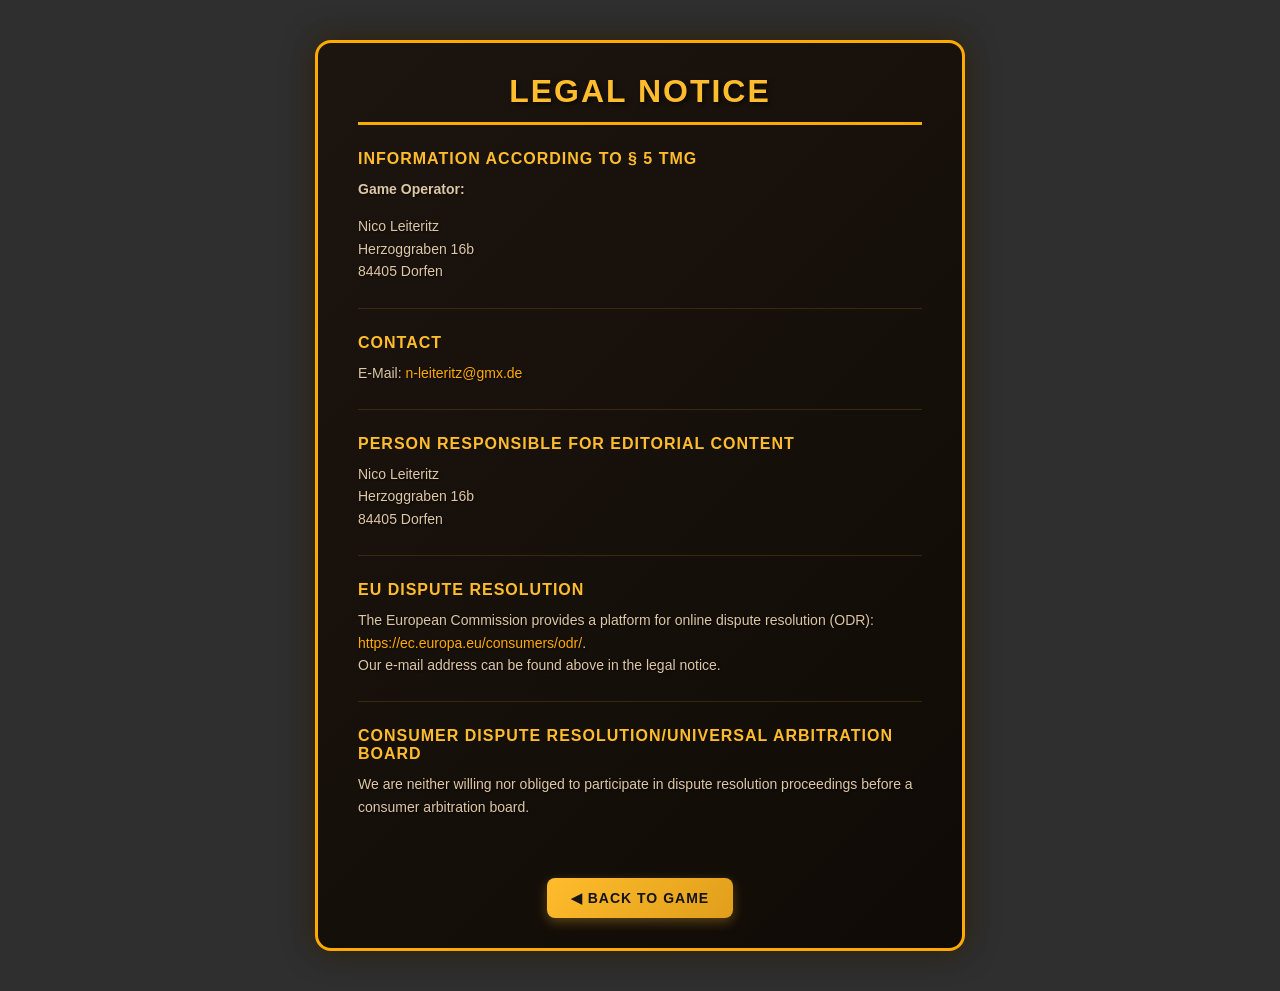
==== imprint.html @ e8fb3d54 "feat: implemented imprint.css + styles for the imprint.html and content" ====
<!DOCTYPE html>
<html lang="en">
<head>
    <meta charset="UTF-8">
    <meta name="viewport" content="width=device-width, initial-scale=1.0">
    <link rel="stylesheet" href="styles/imprint.css">
    <title>Legal Notice - El Pollo Loco</title>
    <link rel="stylesheet" href="imprint.css">
</head>
<body>
    <div class="imprint-container">
        <h1>Legal Notice</h1>
        
        <section class="imprint-section">
            <h2>Information according to § 5 TMG</h2>
            <p><strong>Game Operator:</strong></p>
            <p>Nico Leiteritz<br>
            Herzoggraben 16b<br>
            84405 Dorfen</p>
        </section>

        <section class="imprint-section">
            <h2>Contact</h2>
            <p>E-Mail: <a href="mailto:n-leiteritz@gmx.de">n-leiteritz@gmx.de</a></p>
        </section>

        <section class="imprint-section">
            <h2>Person responsible for editorial content</h2>
            <p>Nico Leiteritz<br>
            Herzoggraben 16b<br>
            84405 Dorfen</p>
        </section>

        <section class="imprint-section">
            <h2>EU Dispute Resolution</h2>
            <p>The European Commission provides a platform for online dispute resolution (ODR): 
            <a href="https://ec.europa.eu/consumers/odr/" target="_blank" rel="noopener noreferrer">https://ec.europa.eu/consumers/odr/</a>.<br>
            Our e-mail address can be found above in the legal notice.</p>
        </section>

        <section class="imprint-section">
            <h2>Consumer dispute resolution/Universal arbitration board</h2>
            <p>We are neither willing nor obliged to participate in dispute resolution proceedings before a consumer arbitration board.</p>
        </section>

        <footer class="imprint-footer">
            <a href="index.html" class="back-btn">◀ Back to Game</a>
        </footer>
    </div>
</body>
</html>
---- styles/imprint.css ----
body {
    margin: 0;
    padding: 40px 20px;
    font-family: 'Segoe UI', Tahoma, Geneva, Verdana, sans-serif;
    background-color: #2f2f2f;
    color: #f7eded;
    display: flex;
    justify-content: center;
    align-items: center;
    min-height: 100vh;
    box-sizing: border-box;
}

.imprint-container {
    width: 100%;
    max-width: 650px;
    background: linear-gradient(135deg, rgba(28, 20, 14, 0.98), rgba(15, 10, 5, 0.99));
    border: 3px solid #ffaa00;
    border-radius: 16px;
    padding: 30px 40px;
    box-shadow: 0 0 30px rgba(0, 0, 0, 0.7), 
                0 0 25px rgba(255, 170, 0, 0.2);
    box-sizing: border-box;
}

h1 {
    margin-top: 0;
    margin-bottom: 25px;
    color: #ffbc2c;
    font-family: 'Arial Black', sans-serif;
    text-transform: uppercase;
    letter-spacing: 2px;
    border-bottom: 3px solid #ffaa00;
    padding-bottom: 12px;
    text-align: center;
    text-shadow: 2px 2px 4px rgba(0, 0, 0, 0.6);
}

h2 {
    color: #ffbc2c;
    font-size: 16px;
    font-family: 'Arial Black', sans-serif;
    text-transform: uppercase;
    letter-spacing: 1px;
    margin-top: 25px;
    margin-bottom: 10px;
}

p {
    font-size: 14px;
    line-height: 1.6;
    color: #ddc7a5;
    margin: 0 0 15px 0;
    text-shadow: 1px 1px 2px rgba(0, 0, 0, 0.5);
}

.imprint-section {
    border-bottom: 1px solid rgba(255, 188, 44, 0.15);
    padding-bottom: 10px;
    margin-bottom: 15px;
}

.imprint-section:last-of-type {
    border-bottom: none;
}

a {
    color: #ffaa00;
    text-decoration: none;
    transition: color 0.2s ease-in-out;
}

a:hover {
    color: #ffcc00;
    text-decoration: underline;
}

.imprint-footer {
    margin-top: 35px;
    text-align: center;
}

.back-btn {
    display: inline-block;
    background: linear-gradient(135deg, #ffbc2c, #e09e1b);
    border: none;
    border-radius: 8px;
    color: #141419;
    font-weight: bold;
    font-size: 14px;
    font-family: 'Arial Black', sans-serif;
    text-transform: uppercase;
    letter-spacing: 1px;
    padding: 12px 24px;
    transition: all 0.2s ease-in-out;
    box-shadow: 0 4px 12px rgba(255, 188, 44, 0.3);
    text-decoration: none;
}

.back-btn:hover {
    transform: scale(1.03) translateY(-2px);
    box-shadow: 0 6px 16px rgba(255, 188, 44, 0.5);
    background: linear-gradient(135deg, #ffca54, #ffbc2c);
    color: #141419;
    text-decoration: none;
}

.back-btn:active {
    transform: scale(0.98) translateY(1px);
    box-shadow: 0 2px 8px rgba(255, 188, 44, 0.2);
}

@media (max-width: 480px) {
    body {
        padding: 15px 10px;
    }
    .imprint-container {
        padding: 20px;
    }
    h1 {
        font-size: 22px;
    }
    h2 {
        font-size: 14px;
    }
    p {
        font-size: 13px;
    }
}
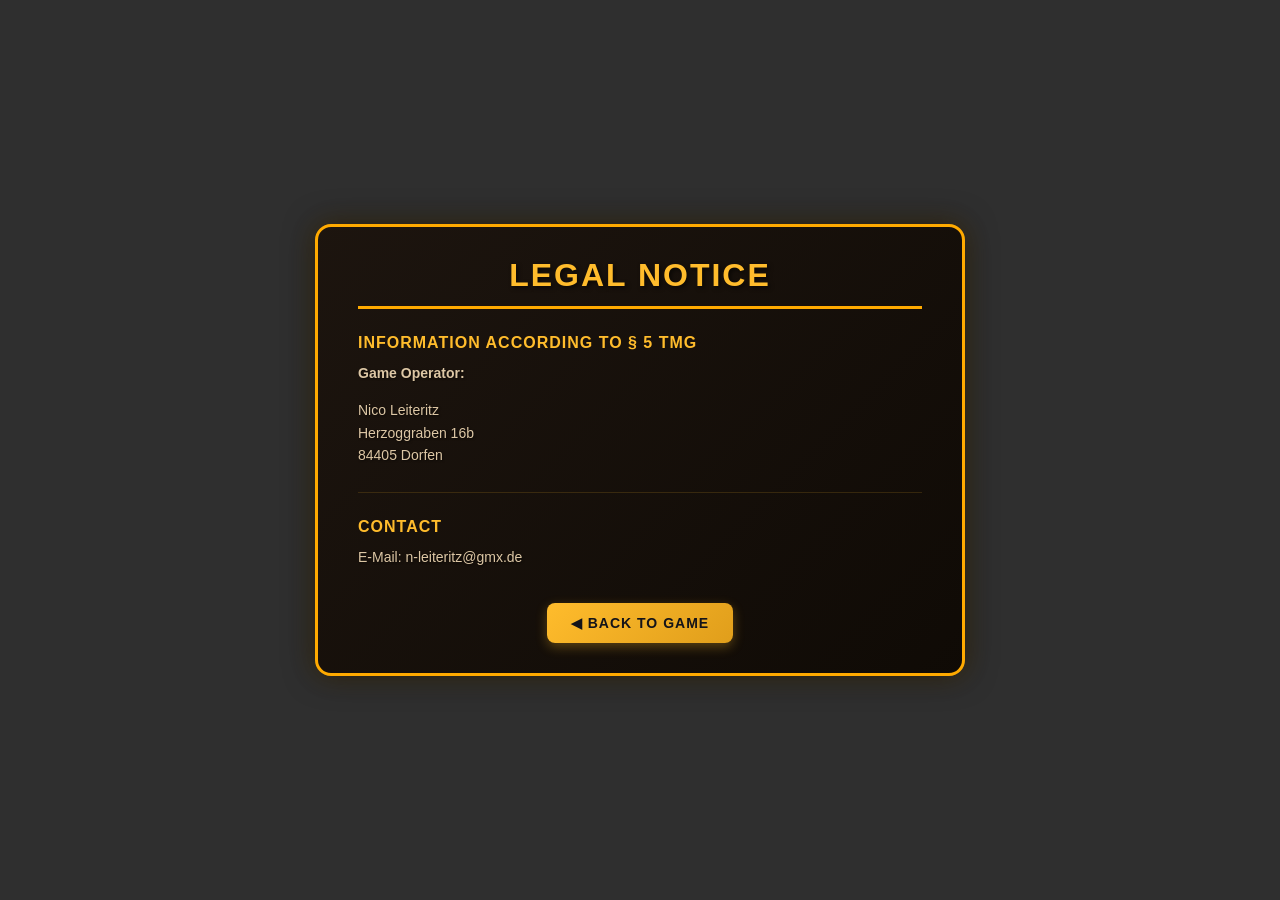
==== commit 40c5d31c: "fix: resolve mobile layout bugs and reduce imprint content to legally required minimum" ====
--- a/imprint.html
+++ b/imprint.html
@@ -3,9 +3,8 @@
 <head>
     <meta charset="UTF-8">
     <meta name="viewport" content="width=device-width, initial-scale=1.0">
+    <title>Legal Notice - El Pollo Loco</title>
     <link rel="stylesheet" href="styles/imprint.css">
-    <title>Legal Notice - El Pollo Loco</title>
-    <link rel="stylesheet" href="imprint.css">
 </head>
 <body>
     <div class="imprint-container">
@@ -21,26 +20,7 @@
 
         <section class="imprint-section">
             <h2>Contact</h2>
-            <p>E-Mail: <a href="mailto:n-leiteritz@gmx.de">n-leiteritz@gmx.de</a></p>
-        </section>
-
-        <section class="imprint-section">
-            <h2>Person responsible for editorial content</h2>
-            <p>Nico Leiteritz<br>
-            Herzoggraben 16b<br>
-            84405 Dorfen</p>
-        </section>
-
-        <section class="imprint-section">
-            <h2>EU Dispute Resolution</h2>
-            <p>The European Commission provides a platform for online dispute resolution (ODR): 
-            <a href="https://ec.europa.eu/consumers/odr/" target="_blank" rel="noopener noreferrer">https://ec.europa.eu/consumers/odr/</a>.<br>
-            Our e-mail address can be found above in the legal notice.</p>
-        </section>
-
-        <section class="imprint-section">
-            <h2>Consumer dispute resolution/Universal arbitration board</h2>
-            <p>We are neither willing nor obliged to participate in dispute resolution proceedings before a consumer arbitration board.</p>
+            <p>E-Mail: <span class="v_mail">ed.xmg@ztiretiel-n</span></p>
         </section>
 
         <footer class="imprint-footer">
--- a/styles/imprint.css
+++ b/styles/imprint.css
@@ -60,8 +60,11 @@
     margin-bottom: 15px;
 }
 
+/* Verhindert den Trennstrich unter der letzten Sektion (Kontakt) */
 .imprint-section:last-of-type {
     border-bottom: none;
+    margin-bottom: 0;
+    padding-bottom: 0;
 }
 
 a {
@@ -110,6 +113,11 @@
     box-shadow: 0 2px 8px rgba(255, 188, 44, 0.2);
 }
 
+.v_mail {
+    unicode-bidi: bidi-override;
+    direction: rtl;
+}
+
 @media (max-width: 480px) {
     body {
         padding: 15px 10px;
